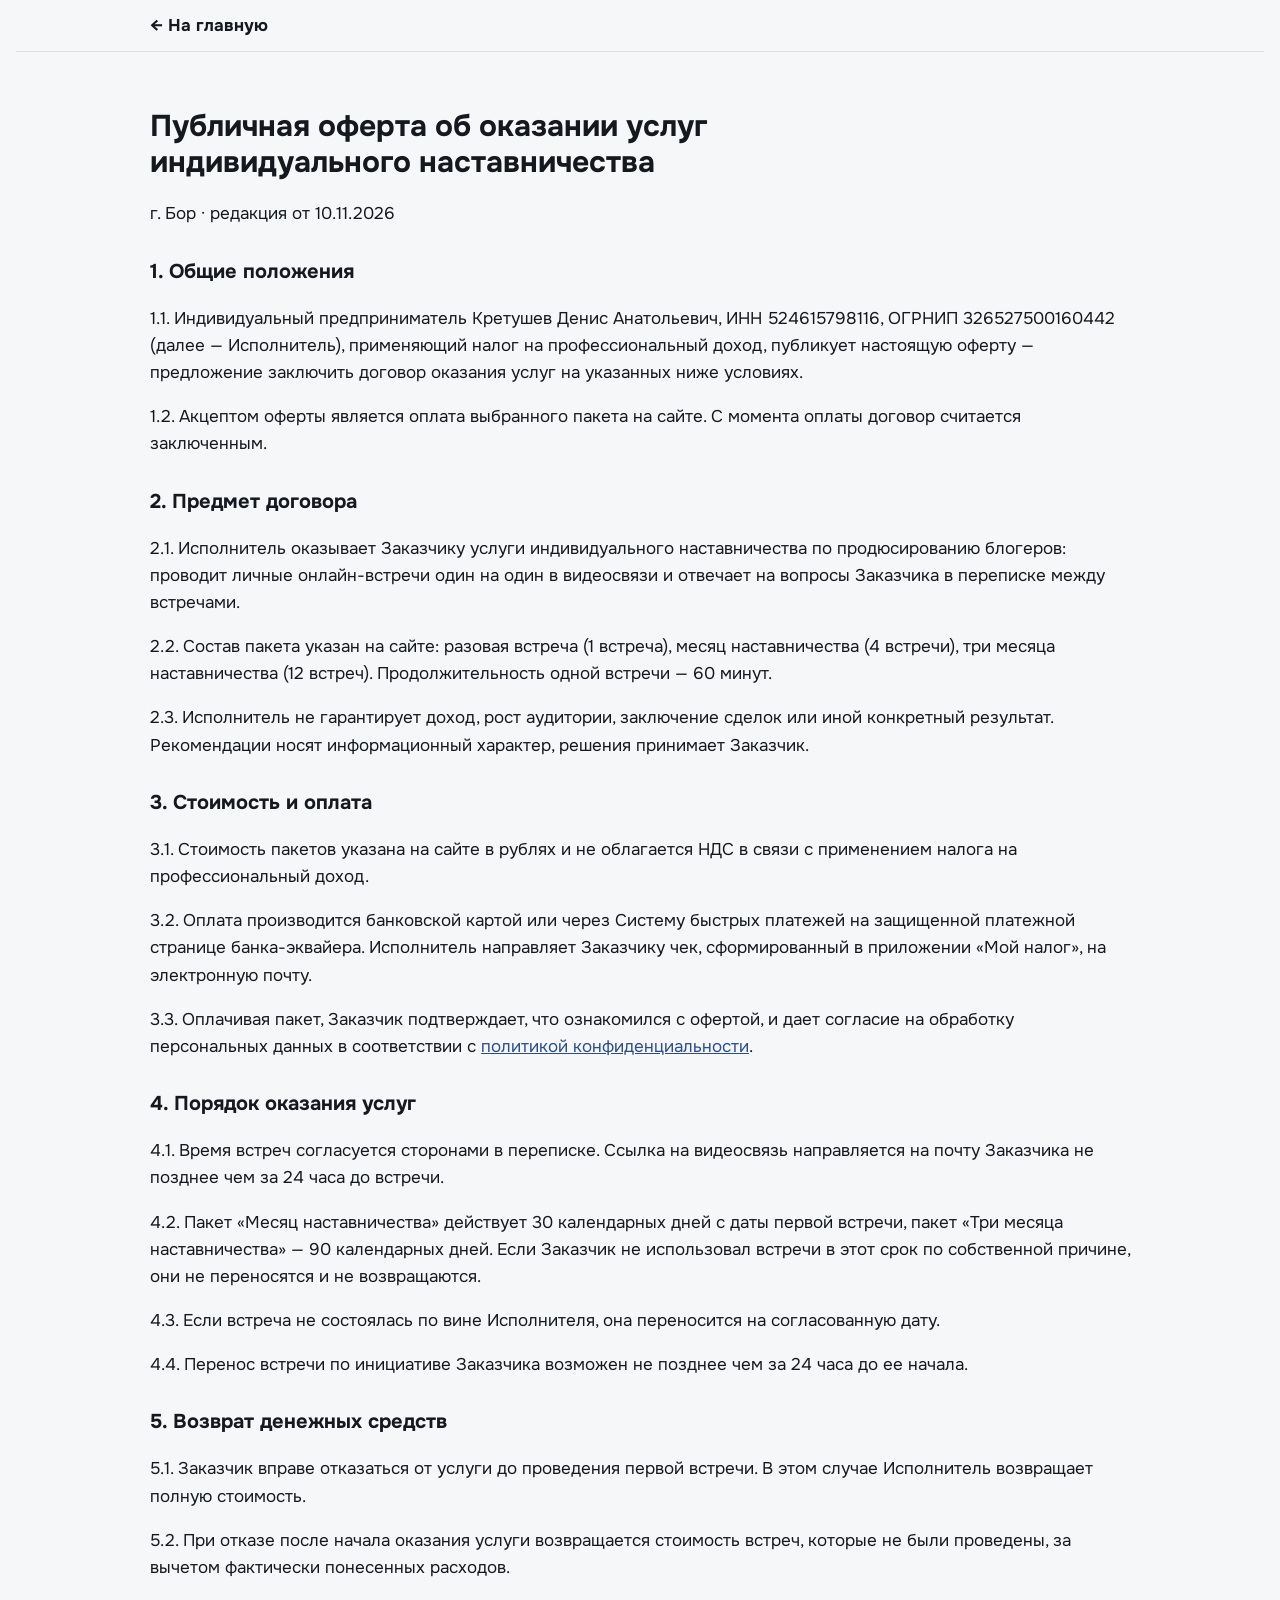
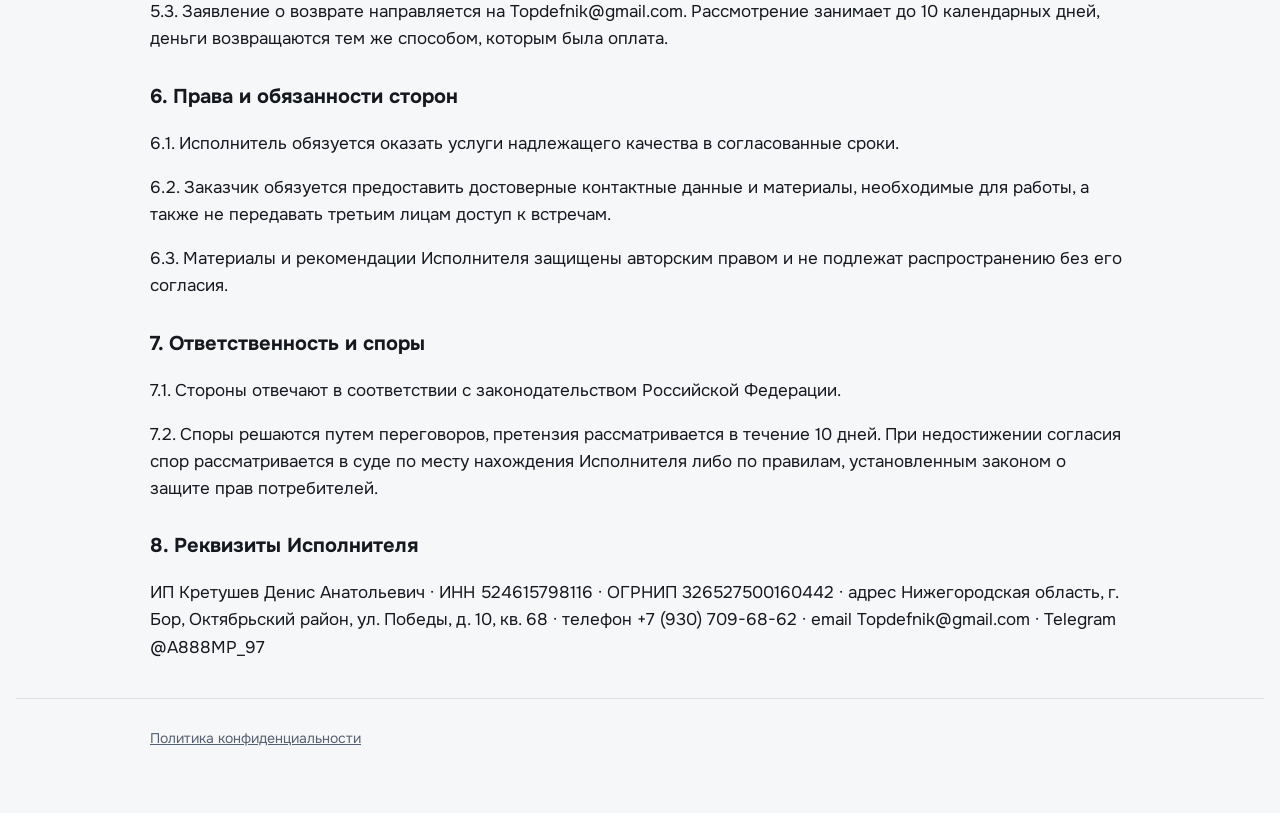
==== oferta.html @ 70791198 "Сайт наставничества по продюсированию для prodyuser-kretushev.ru Co-Authored-By: Claude Opus 5.5 <no" ====
<!doctype html>
<html lang="ru">
<head>
<meta charset="utf-8">
<meta name="viewport" content="width=device-width,initial-scale=1">
<title>Публичная оферта</title>
<link rel="stylesheet" href="https://fonts.googleapis.com/css2?family=Onest:wght@400;600;700&display=swap">
<link rel="stylesheet" href="style.css">
</head>
<body>
<header class="top"><div class="wrap"><a class="brand" href="index.html">← На главную</a></div></header>
<main class="wrap doc">

<h1>Публичная оферта об оказании услуг индивидуального наставничества</h1>
<p>г. Бор · редакция от 10.11.2026</p>

<h2>1. Общие положения</h2>
<p>1.1. Индивидуальный предприниматель Кретушев Денис Анатольевич, ИНН 524615798116, ОГРНИП 326527500160442 (далее — Исполнитель), применяющий налог на профессиональный доход, публикует настоящую оферту — предложение заключить договор оказания услуг на указанных ниже условиях.</p>
<p>1.2. Акцептом оферты является оплата выбранного пакета на сайте. С момента оплаты договор считается заключенным.</p>

<h2>2. Предмет договора</h2>
<p>2.1. Исполнитель оказывает Заказчику услуги индивидуального наставничества по продюсированию блогеров: проводит личные онлайн-встречи один на один в видеосвязи и отвечает на вопросы Заказчика в переписке между встречами.</p>
<p>2.2. Состав пакета указан на сайте: разовая встреча (1 встреча), месяц наставничества (4 встречи), три месяца наставничества (12 встреч). Продолжительность одной встречи — 60 минут.</p>
<p>2.3. Исполнитель не гарантирует доход, рост аудитории, заключение сделок или иной конкретный результат. Рекомендации носят информационный характер, решения принимает Заказчик.</p>

<h2>3. Стоимость и оплата</h2>
<p>3.1. Стоимость пакетов указана на сайте в рублях и не облагается НДС в связи с применением налога на профессиональный доход.</p>
<p>3.2. Оплата производится банковской картой или через Систему быстрых платежей на защищенной платежной странице банка-эквайера. Исполнитель направляет Заказчику чек, сформированный в приложении «Мой налог», на электронную почту.</p>
<p>3.3. Оплачивая пакет, Заказчик подтверждает, что ознакомился с офертой, и дает согласие на обработку персональных данных в соответствии с <a href="privacy.html">политикой конфиденциальности</a>.</p>

<h2>4. Порядок оказания услуг</h2>
<p>4.1. Время встреч согласуется сторонами в переписке. Ссылка на видеосвязь направляется на почту Заказчика не позднее чем за 24 часа до встречи.</p>
<p>4.2. Пакет «Месяц наставничества» действует 30 календарных дней с даты первой встречи, пакет «Три месяца наставничества» — 90 календарных дней. Если Заказчик не использовал встречи в этот срок по собственной причине, они не переносятся и не возвращаются.</p>
<p>4.3. Если встреча не состоялась по вине Исполнителя, она переносится на согласованную дату.</p>
<p>4.4. Перенос встречи по инициативе Заказчика возможен не позднее чем за 24 часа до ее начала.</p>

<h2 id="refund">5. Возврат денежных средств</h2>
<p>5.1. Заказчик вправе отказаться от услуги до проведения первой встречи. В этом случае Исполнитель возвращает полную стоимость.</p>
<p>5.2. При отказе после начала оказания услуги возвращается стоимость встреч, которые не были проведены, за вычетом фактически понесенных расходов.</p>
<p>5.3. Заявление о возврате направляется на Topdefnik@gmail.com. Рассмотрение занимает до 10 календарных дней, деньги возвращаются тем же способом, которым была оплата.</p>

<h2>6. Права и обязанности сторон</h2>
<p>6.1. Исполнитель обязуется оказать услуги надлежащего качества в согласованные сроки.</p>
<p>6.2. Заказчик обязуется предоставить достоверные контактные данные и материалы, необходимые для работы, а также не передавать третьим лицам доступ к встречам.</p>
<p>6.3. Материалы и рекомендации Исполнителя защищены авторским правом и не подлежат распространению без его согласия.</p>

<h2>7. Ответственность и споры</h2>
<p>7.1. Стороны отвечают в соответствии с законодательством Российской Федерации.</p>
<p>7.2. Споры решаются путем переговоров, претензия рассматривается в течение 10 дней. При недостижении согласия спор рассматривается в суде по месту нахождения Исполнителя либо по правилам, установленным законом о защите прав потребителей.</p>

<h2>8. Реквизиты Исполнителя</h2>
<p>ИП Кретушев Денис Анатольевич · ИНН 524615798116 · ОГРНИП 326527500160442 · адрес Нижегородская область, г. Бор, Октябрьский район, ул. Победы, д. 10, кв. 68 · телефон +7 (930) 709-68-62 · email Topdefnik@gmail.com · Telegram @A888MP_97</p>

</main>
<footer><div class="wrap"><a href="privacy.html">Политика конфиденциальности</a></div></footer>
</body>
</html>
---- style.css ----
/* Layout: один столбец до 980px, шапка сверху, секции разделены линиями, карточки только у тарифов и шагов */
:root{
  --bg:#f6f7f9;--ink:#15191f;--muted:#566070;--line:#dde1e7;
  --accent:#2a4d8f;--accent-ink:#ffffff;--card:#ffffff;
  --ph:#fff1a6;--ph-ink:#3b3000;
  --font:"Onest",system-ui,-apple-system,"Segoe UI",Roboto,sans-serif;
}
@media (prefers-color-scheme:dark){
  :root:not([data-theme="light"]){
    --bg:#0f1217;--ink:#e8ebef;--muted:#9aa4b2;--line:#232a33;
    --accent:#8fb0ff;--accent-ink:#0b1220;--card:#161b22;
    --ph:#5c4d00;--ph-ink:#fff3b0;color-scheme:dark;
  }
}
:root[data-theme="dark"]{
  --bg:#0f1217;--ink:#e8ebef;--muted:#9aa4b2;--line:#232a33;
  --accent:#8fb0ff;--accent-ink:#0b1220;--card:#161b22;
  --ph:#5c4d00;--ph-ink:#fff3b0;color-scheme:dark;
}
*{box-sizing:border-box}
html{scroll-behavior:smooth}
body{
  margin:0;background:var(--bg);color:var(--ink);
  font:17px/1.6 var(--font);
  padding-block:0 24px;
  padding-left:max(16px,env(safe-area-inset-left,0px));
  padding-right:max(16px,env(safe-area-inset-right,0px));
}
body::before{content:"";position:fixed;inset:0 0 auto;height:env(safe-area-inset-top,0px);background:var(--bg);z-index:10}
.wrap{max-width:980px;margin:0 auto}
a{color:var(--accent)}
a:focus-visible,summary:focus-visible,.btn:focus-visible{outline:3px solid var(--accent);outline-offset:3px;border-radius:4px}
header.top{position:sticky;top:env(safe-area-inset-top,0px);background:var(--bg);border-bottom:1px solid var(--line);z-index:5}
header.top .wrap{display:flex;justify-content:space-between;align-items:center;gap:8px 16px;padding-block:12px;flex-wrap:wrap}
.brand{font-weight:700;text-decoration:none;color:var(--ink)}
nav{display:flex;flex-wrap:wrap;gap:4px 18px}
nav a{text-decoration:none;color:var(--muted);font-size:15px}
nav a:hover{color:var(--accent)}
.hero{padding-block:56px 40px}
.hero h1{font-size:clamp(30px,5.5vw,46px);line-height:1.12;margin:0 0 16px;max-width:760px;text-wrap:balance;letter-spacing:-.02em}
.hero p{font-size:19px;color:var(--muted);max-width:680px;margin:0 0 26px}
.btn{display:inline-block;background:var(--accent);color:var(--accent-ink);padding:13px 24px;border-radius:8px;text-decoration:none;font-weight:600}
section{padding-block:44px;border-top:1px solid var(--line)}
section h2{font-size:28px;margin:0 0 20px;text-wrap:balance;letter-spacing:-.01em}
.grid{display:grid;gap:16px;grid-template-columns:repeat(auto-fit,minmax(min(100%,250px),1fr))}
.card{background:var(--card);border:1px solid var(--line);border-radius:10px;padding:22px;min-width:0}
.card h3{margin:0 0 8px;font-size:20px}
.card p{margin:0}
.price{font-size:30px;font-weight:700;margin:8px 0;font-variant-numeric:tabular-nums}
.card ul{padding-left:18px;margin:10px 0 0}
#prices .card{display:flex;flex-direction:column}
#prices .card ul{margin-bottom:18px}
.btn.pay{margin-top:auto;align-self:flex-start}
.consent{color:var(--muted);font-size:14px;margin:18px 0 0;max-width:720px}
ol.prog{padding-left:22px}
ol.prog li{margin-bottom:12px}
ol.prog b{display:block}
.note{background:var(--card);border:1px solid var(--line);padding:14px 18px;border-radius:8px;color:var(--muted);font-size:15px}
.ph{background:var(--ph);color:var(--ph-ink);padding:0 4px;border-radius:3px}
details{border-bottom:1px solid var(--line);padding:14px 0}
summary{cursor:pointer;font-weight:600}
details p{margin:10px 0 0}
.tablewrap{overflow-x:auto}
table.req td{padding:5px 16px 5px 0;vertical-align:top}
footer{border-top:1px solid var(--line);padding-block:28px 40px;color:var(--muted);font-size:14px}
footer a{color:var(--muted)}
footer p{margin:0 0 8px}
.doc{padding-block:36px 20px}
.doc h1{font-size:30px;line-height:1.2;text-wrap:balance}
.doc h2{font-size:20px;margin:28px 0 8px}
@media (prefers-reduced-motion:reduce){html{scroll-behavior:auto}}
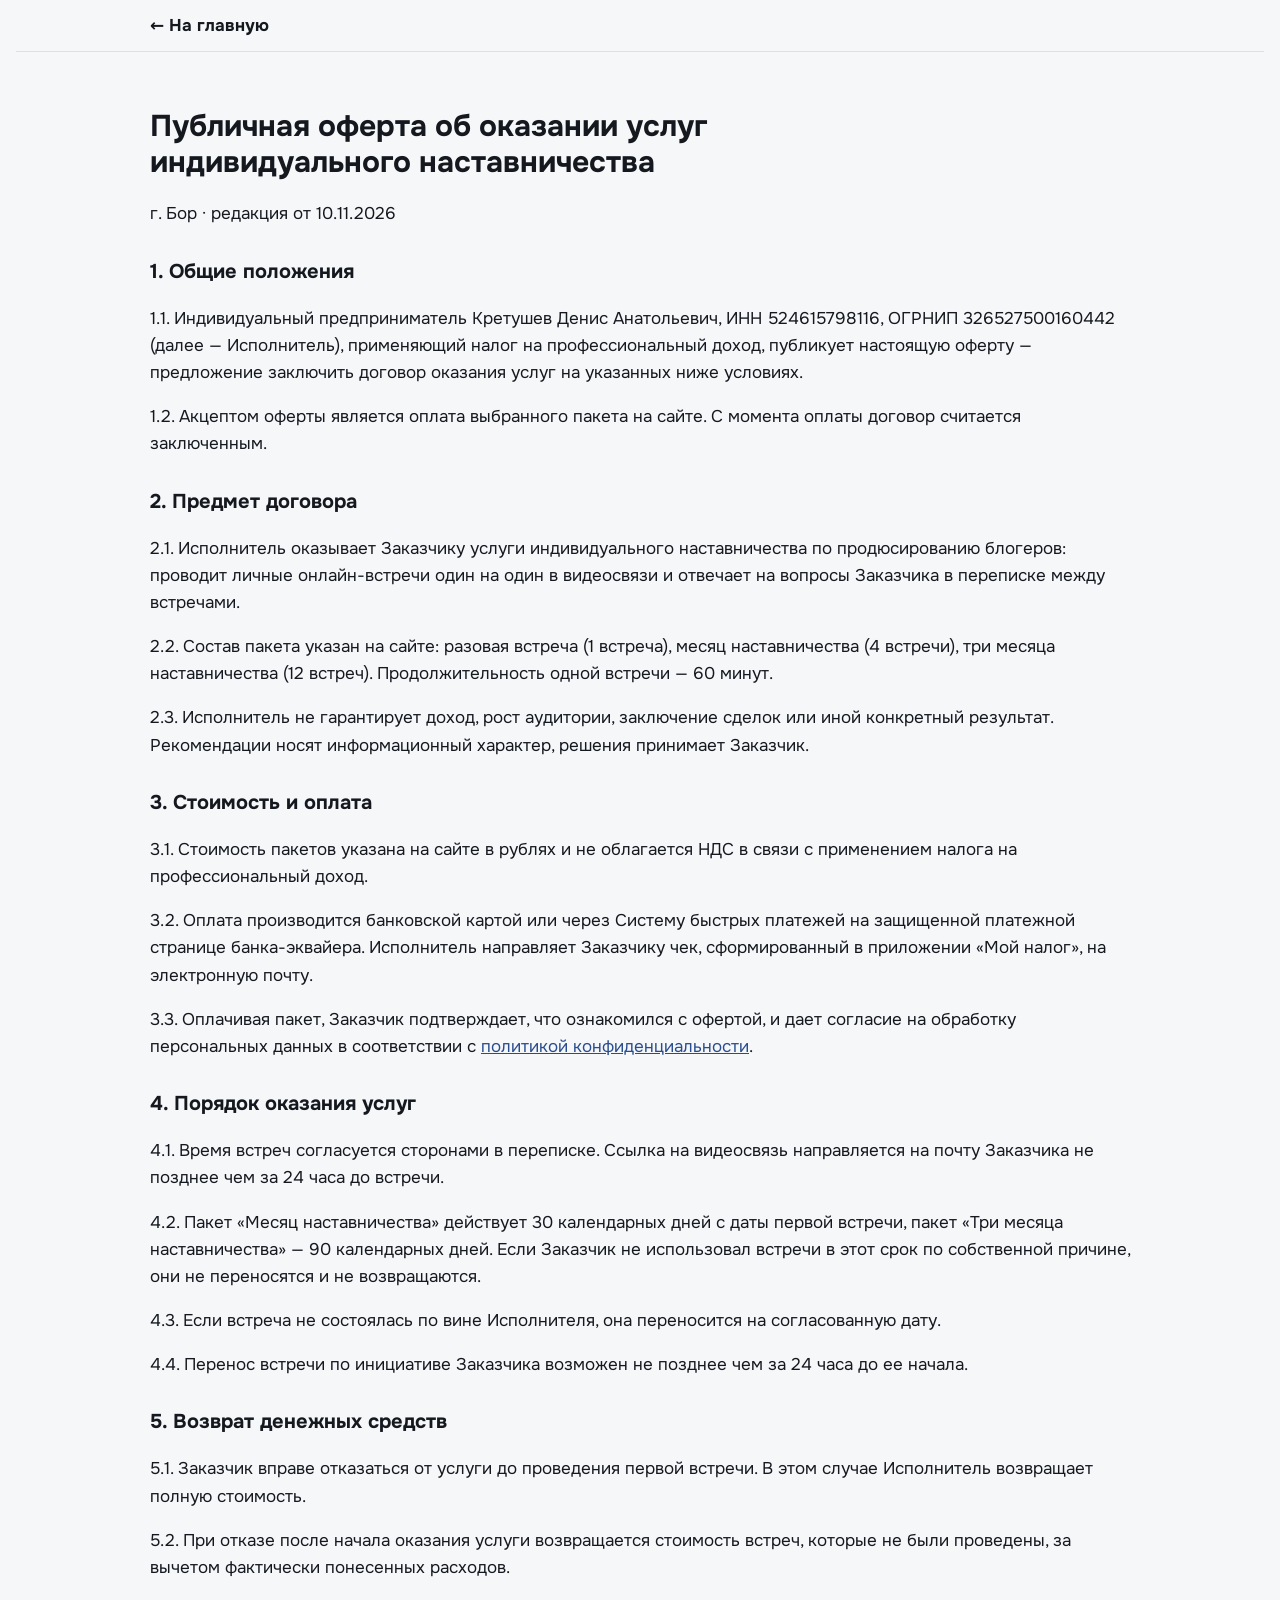
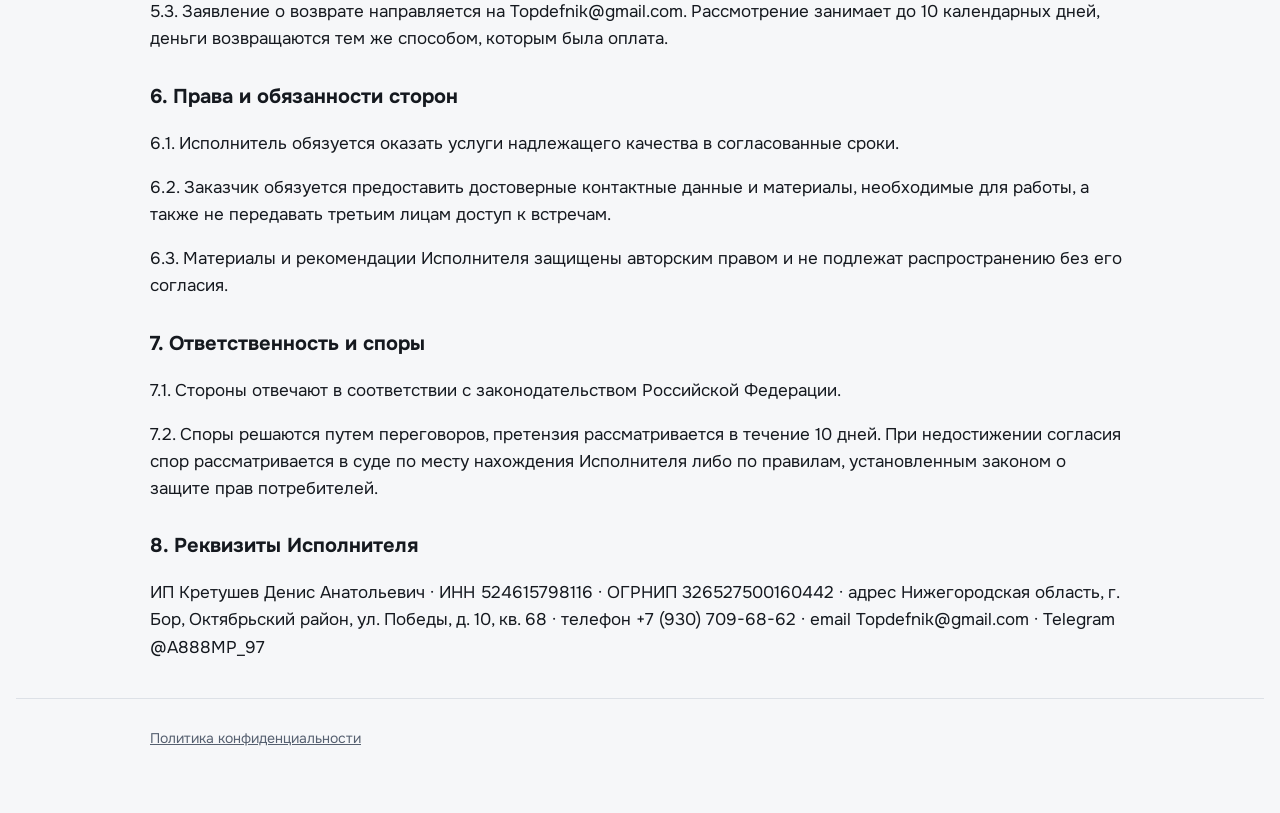
==== commit beee7dcd: "Подключить шрифт локально вместо Google Fonts Google Fonts может не грузиться из российских сетей и " ====
--- a/oferta.html
+++ b/oferta.html
@@ -4,7 +4,6 @@
 <meta charset="utf-8">
 <meta name="viewport" content="width=device-width,initial-scale=1">
 <title>Публичная оферта</title>
-<link rel="stylesheet" href="https://fonts.googleapis.com/css2?family=Onest:wght@400;600;700&display=swap">
 <link rel="stylesheet" href="style.css">
 </head>
 <body>
--- a/style.css
+++ b/style.css
@@ -1,3 +1,9 @@
+@font-face{font-family:"Onest";font-style:normal;font-weight:400;font-display:swap;src:url(fonts/onest-cyrillic-400.woff2) format("woff2");unicode-range:U+0301,U+0400-045F,U+0490-0491,U+04B0-04B1,U+2116}
+@font-face{font-family:"Onest";font-style:normal;font-weight:400;font-display:swap;src:url(fonts/onest-latin-400.woff2) format("woff2");unicode-range:U+0000-00FF,U+0131,U+0152-0153,U+02BB-02BC,U+02C6,U+02DA,U+02DC,U+0304,U+0308,U+0329,U+2000-206F,U+20AC,U+20BD,U+2122,U+2191,U+2193,U+2212,U+2215,U+FEFF,U+FFFD}
+@font-face{font-family:"Onest";font-style:normal;font-weight:600;font-display:swap;src:url(fonts/onest-cyrillic-600.woff2) format("woff2");unicode-range:U+0301,U+0400-045F,U+0490-0491,U+04B0-04B1,U+2116}
+@font-face{font-family:"Onest";font-style:normal;font-weight:600;font-display:swap;src:url(fonts/onest-latin-600.woff2) format("woff2");unicode-range:U+0000-00FF,U+0131,U+0152-0153,U+02BB-02BC,U+02C6,U+02DA,U+02DC,U+0304,U+0308,U+0329,U+2000-206F,U+20AC,U+20BD,U+2122,U+2191,U+2193,U+2212,U+2215,U+FEFF,U+FFFD}
+@font-face{font-family:"Onest";font-style:normal;font-weight:700;font-display:swap;src:url(fonts/onest-cyrillic-700.woff2) format("woff2");unicode-range:U+0301,U+0400-045F,U+0490-0491,U+04B0-04B1,U+2116}
+@font-face{font-family:"Onest";font-style:normal;font-weight:700;font-display:swap;src:url(fonts/onest-latin-700.woff2) format("woff2");unicode-range:U+0000-00FF,U+0131,U+0152-0153,U+02BB-02BC,U+02C6,U+02DA,U+02DC,U+0304,U+0308,U+0329,U+2000-206F,U+20AC,U+20BD,U+2122,U+2191,U+2193,U+2212,U+2215,U+FEFF,U+FFFD}
 /* Layout: один столбец до 980px, шапка сверху, секции разделены линиями, карточки только у тарифов и шагов */
 :root{
   --bg:#f6f7f9;--ink:#15191f;--muted:#566070;--line:#dde1e7;
